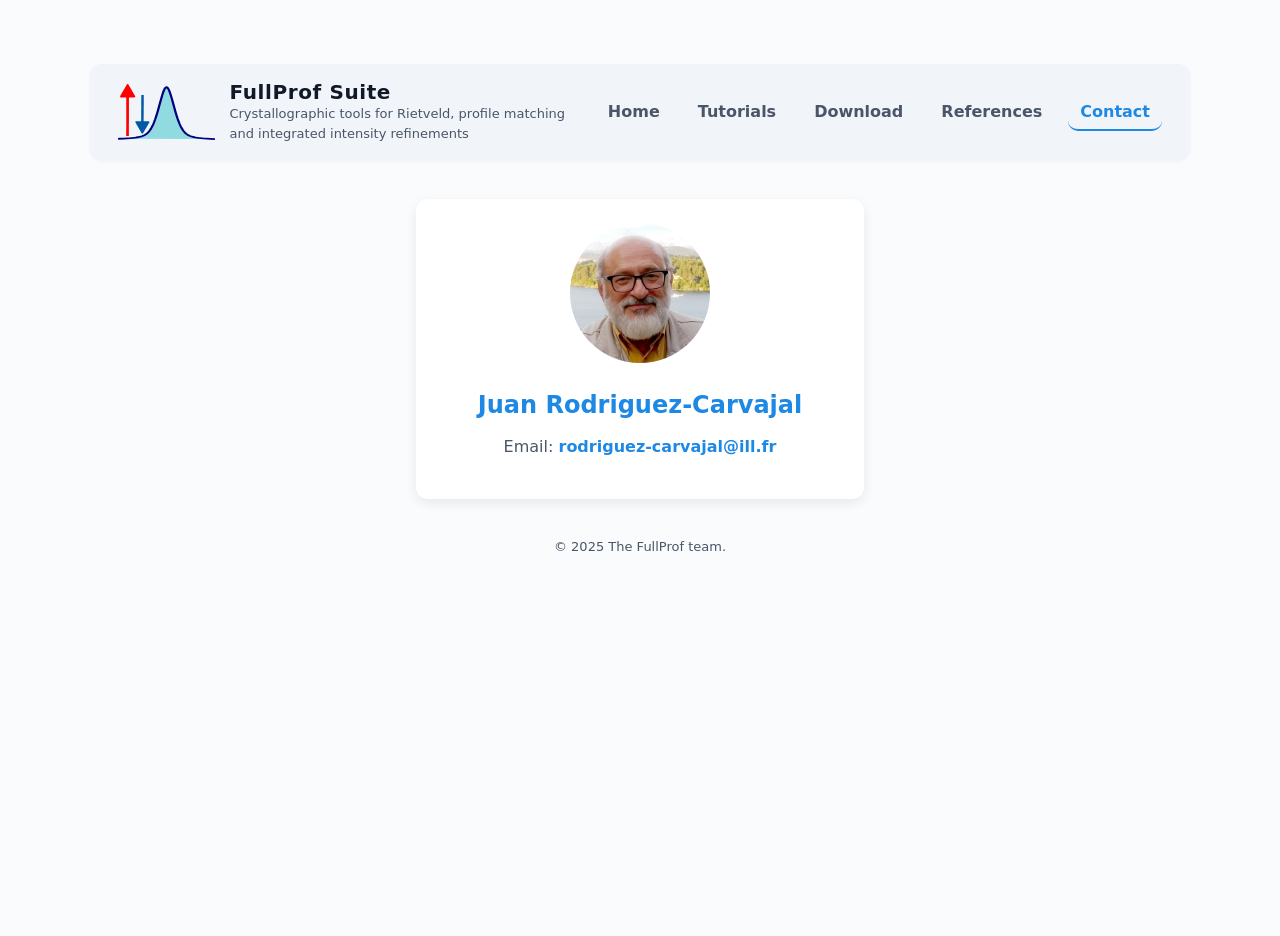
==== contact.html @ ced65f30 "Homogeneizando los footers" ====
<!DOCTYPE html>
<html lang="en">
<head>
  <meta charset="UTF-8">
  <title>References - FullProf Suite</title>
  <link rel="stylesheet" href="css/style.css">
</head>
<body>
  <div class="container">

    <!-- Header -->
    <header>
      <div class="logo">
        <img src="assets/logo.svg" alt="FullProf Suite logo">
        <div class="brand">
          <h1>FullProf Suite</h1>
          <p>Crystallographic tools for Rietveld, profile matching and integrated intensity refinements</p>
        </div>
      </div>

      <nav aria-label="Navegación principal">
        <ul class="nav-list">
          <li><a href="index.html">Home</a></li>
          <li><a href="tutorials.html">Tutorials</a></li>
          <li><a href="downloads.html">Download</a></li>
          <li><a href="references.html">References</a></li>
          <li><a href="contact.html" class="active">Contact</a></li>
        </ul>
      </nav>
    </header>

    <!-- Main -->
    <main>
      <div class="contact-card">
        <img src="assets/juan.jpg" alt="Developer Photo">
        <h2>Juan Rodriguez-Carvajal</h2>
        <p>Email: <a href="mailto:rodriguez-carvajal@ill.fr">rodriguez-carvajal@ill.fr</a></p>
      </div>
    </main>

    <!-- Footer -->
    <footer>
      © 2025 The FullProf team.
    </footer>
  </div>
</body>
</html>
---- css/style.css ----
:root{
  --bg:#f9fbfd; /* light background */
  --card:#ffffff;
  --accent:#1e88e5; /* blue */
  --muted:#4a5568;
  --glass: rgba(0,0,0,0.03);
  --radius:12px;
  --maxw:1100px;
  color-scheme: light;
  font-family: Inter, system-ui, -apple-system, "Segoe UI", Roboto, "Helvetica Neue", Arial;
}
html,body{height:100%; margin:0; background:var(--bg); color:#111827}
.container{max-width:var(--maxw); margin:36px auto; padding:28px;}

header {display: flex;align-items: center;gap: 20px;background: #f1f5f9;
        padding: 16px 28px;border-radius: 12px;box-shadow: 0 2px 4px rgba(0,0,0,0.05); /* ligera sombra */}
.logo{display:flex; align-items:center; gap:14px}
.logo img{height:56px; width:auto; display:block}
.brand{display:flex; flex-direction:column;}
.brand h1{margin:0; font-size:20px; letter-spacing:0.6px; color:#111827}
.brand p{margin:0; color:var(--muted); font-size:13px}

nav{margin-left:auto}
.nav-list{display:flex; gap:14px; list-style:none; padding:0; margin:0}
.nav-list a{color:var(--muted); text-decoration:none; font-weight:600; padding:8px 12px; border-radius:10px}
.nav-list a:hover{color:#111827; background:rgba(0,0,0,0.04)}
.nav-list a.active {
  color: var(--accent);      /* el color de acento que ya usas */
  font-weight: bold;         /* opcional, para resaltar */
  border-bottom: 2px solid var(--accent); /* opcional: subrayado tipo pestaña */
}

p {line-height:1.5;color:var(--muted);}

footer{margin-top:30px; color:var(--muted); font-size:13px; text-align:center}

/* Hero */
.hero{display:grid; grid-template-columns:1fr 420px; gap:28px; align-items:center; margin-top:28px}
.hero-card{background:var(--card); padding:24px; border-radius:var(--radius); box-shadow:0 4px 8px rgba(0,0,0,0.05)}
.hero h2{margin:0 0 8px 0; font-size:28px}
.hero p{color:var(--muted); line-height:1.5}
.cta{margin-top:14px}
.btn{display:inline-block; padding:10px 16px; border-radius:10px; font-weight:700; text-decoration:none}
.btn-primary{background:linear-gradient(90deg,var(--accent), #67b1ff); color:white}
.btn-ghost{border:1px solid rgba(0,0,0,0.1); color:var(--muted); background:white}

/* Right column preview */
.preview{border-radius:10px; overflow:hidden; background:var(--card); border:1px solid rgba(0,0,0,0.05); padding:12px; box-shadow:0 2px 4px rgba(0,0,0,0.04)}
.preview img{width:100%; height:auto; display:block}

/* Gallery */
.gallery{display:grid; grid-template-columns:repeat(3,1fr); gap:12px; margin-top:22px}
.card{background:var(--card); padding:12px; border-radius:10px; text-align:center; box-shadow:0 2px 4px rgba(0,0,0,0.05)}
.card img{max-width:100%; height:300px; object-fit:cover; border-radius:8px}
.card p{margin:8px 0 0 0; font-size:13px; color:var(--muted)}

/* Features */
.features {
  list-style: disc inside;   /* puntos bonitos dentro del bloque */
  padding-left: 10px;
}
.features li {
  margin-bottom: 10px;       /* aire entre cada ítem */
  color:var(--muted);
}

.page-title {
  text-align: center;
  font-size: 2rem;     /* opcional: un poco más grande */
  margin: 20px 0;      /* espacio arriba y abajo */
}

.install-card {
  line-height:1.5;
  color:var(--muted);
}
.install-index {
  padding: 15px;
  margin-bottom: 20px;
  border-radius: 8px;
}

.install-index h3 {
  margin-bottom: 10px;
  color: var(--accent);
}

.install-index ul {
  list-style: none;
  display:flex;
  justify-content: center;
  gap: 30px;
  padding-left: 0;
}

.install-index li {
  margin: 5px 0;
}

.install-index a {
  font-size: 20px;
  color: var(--accent);
  text-decoration: none;
}

.install-index a:hover {
  text-decoration: underline;
}


/**********
 References
***********/

.ref-section {
  margin-bottom: 40px;
}

.ref-section h3 {
  margin-bottom: 16px;
  color: var(--accent);
  font-size: 1.3rem;
}

.ref-list {
  display: grid;
  gap: 16px;
}

.ref-card {
  background: var(--card);
  padding: 18px;
  border-radius: var(--radius);
  box-shadow: 0 2px 6px rgba(0,0,0,0.05);
  font-size: 15px;
  line-height: 1.6;
  color: var(--muted);
}

.ref-card p {
  margin: 0;
}

/***********
 Tutorials 
***********/

.page-header {
  background: rgba(30, 136, 229, 0.1);  /* azul muy suave */
  padding: 10px 20px;
  border-radius: 12px;
  color: var(--accent);
  text-align: center;
  font-size: 2.2rem;
}

.tutorial-section {
  text-align: center;          /* centra el texto */
}

.tutorial-table {
  width: 100%;
  border-collapse: collapse;
  margin: 20px 0;
  background: var(--card);
  border-radius: var(--radius);
  box-shadow: 0 2px 4px rgba(0,0,0,0.05);
  overflow: hidden;
  table-layout: fixed;  /* para respetar anchos */
}

.tutorial-table th:first-child,
.tutorial-table td:first-child {
  width: 200px;   /* títulos */
}

.tutorial-table th:nth-child(2),
.tutorial-table td:nth-child(2) {
  width: auto;    /* descripción ocupa lo que quede */
}

.tutorial-table th:last-child,
.tutorial-table td:last-child {
  width: 140px;   /* botones de descarga */
  text-align: center;
}

.tutorial-table th, 
.tutorial-table td {
  padding: 12px 16px;
  text-align: left;
  border-bottom: 1px solid #e5e7eb; /* gris claro */
}

.tutorial-table th {
  background: #f1f5f9;
  color: #111827;
  font-weight: 600;
}

.tutorial-table tr:last-child td {
  border-bottom: none;
}

/* Primera columna destacada */
.tutorial-table td:first-child {
  font-weight: 600;       /* más énfasis */
  color: var(--accent);         /* azul medio */
  width: 220px;           /* ancho fijo opcional */
}

.tutorial-table td:nth-child(2) {
  color: var(--muted);
  line-height:1.4;
}

.btn-download {
  display: inline-block;
  padding: 6px 12px;
  border-radius: 8px;
  background: linear-gradient(90deg,var(--accent), #67b1ff);
  color: white;
  font-weight: 600;
  text-decoration: none;
  font-size: 14px;
}

.btn-download:hover {
  background: var(--accent);
}

.acknowledgements {
  background: rgba(30, 136, 229, 0.05); /* azul muy suave de fondo */
  padding: 16px 20px;
  border-left: 4px solid var(--accent); /* línea lateral de acento */
  border-radius: 8px;
  margin: 20px 0;
  font-style: italic;
  color: var(--muted);
}
.acknowledgements p {
  margin: 0;
  line-height: 1.6;
}

/********
 Contact 
*********/

.contact-card {
  max-width: 400px;
  margin: 40px auto;
  padding: 24px;
  background: var(--card);
  border-radius: var(--radius);
  box-shadow: 0 4px 12px rgba(0,0,0,0.08);
  text-align: center;
}
.contact-card img {
  width: 140px;
  height: 140px;
  border-radius: 50%;
  object-fit: cover;
  margin-bottom: 16px;
}
.contact-card h2 {
  margin: 8px 0;
  font-size: 24px;
  color: var(--accent);
}
.contact-card a {
  color: var(--accent);
  text-decoration: none;
  font-weight: 600;
}
.contact-card a:hover {
  text-decoration: underline;
}

/* Responsive */
@media (max-width:980px){
  .hero{grid-template-columns:1fr;}
  .preview{order:-1}
  .logo img{height:48px}
  .nav-list{display:none}
}
@media(min-width:768px){
  .tutorials { grid-template-columns: repeat(2,1fr); }
}
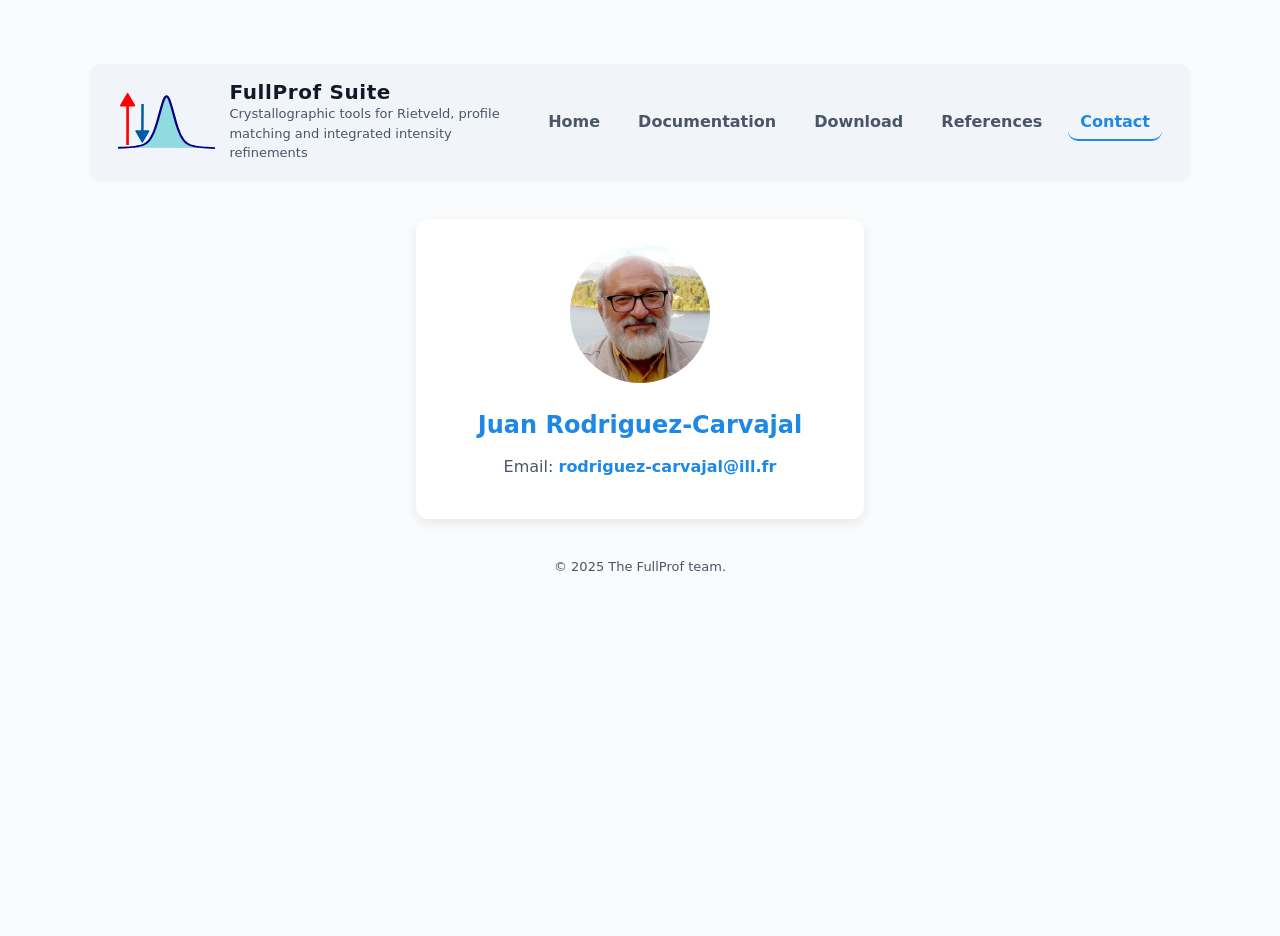
==== commit 7d14e8f6: "Renaming tutorials.html as documentation.html" ====
--- a/contact.html
+++ b/contact.html
@@ -21,7 +21,7 @@
       <nav aria-label="Navegación principal">
         <ul class="nav-list">
           <li><a href="index.html">Home</a></li>
-          <li><a href="tutorials.html">Tutorials</a></li>
+          <li><a href="documentation.html">Documentation</a></li>
           <li><a href="downloads.html">Download</a></li>
           <li><a href="references.html">References</a></li>
           <li><a href="contact.html" class="active">Contact</a></li>
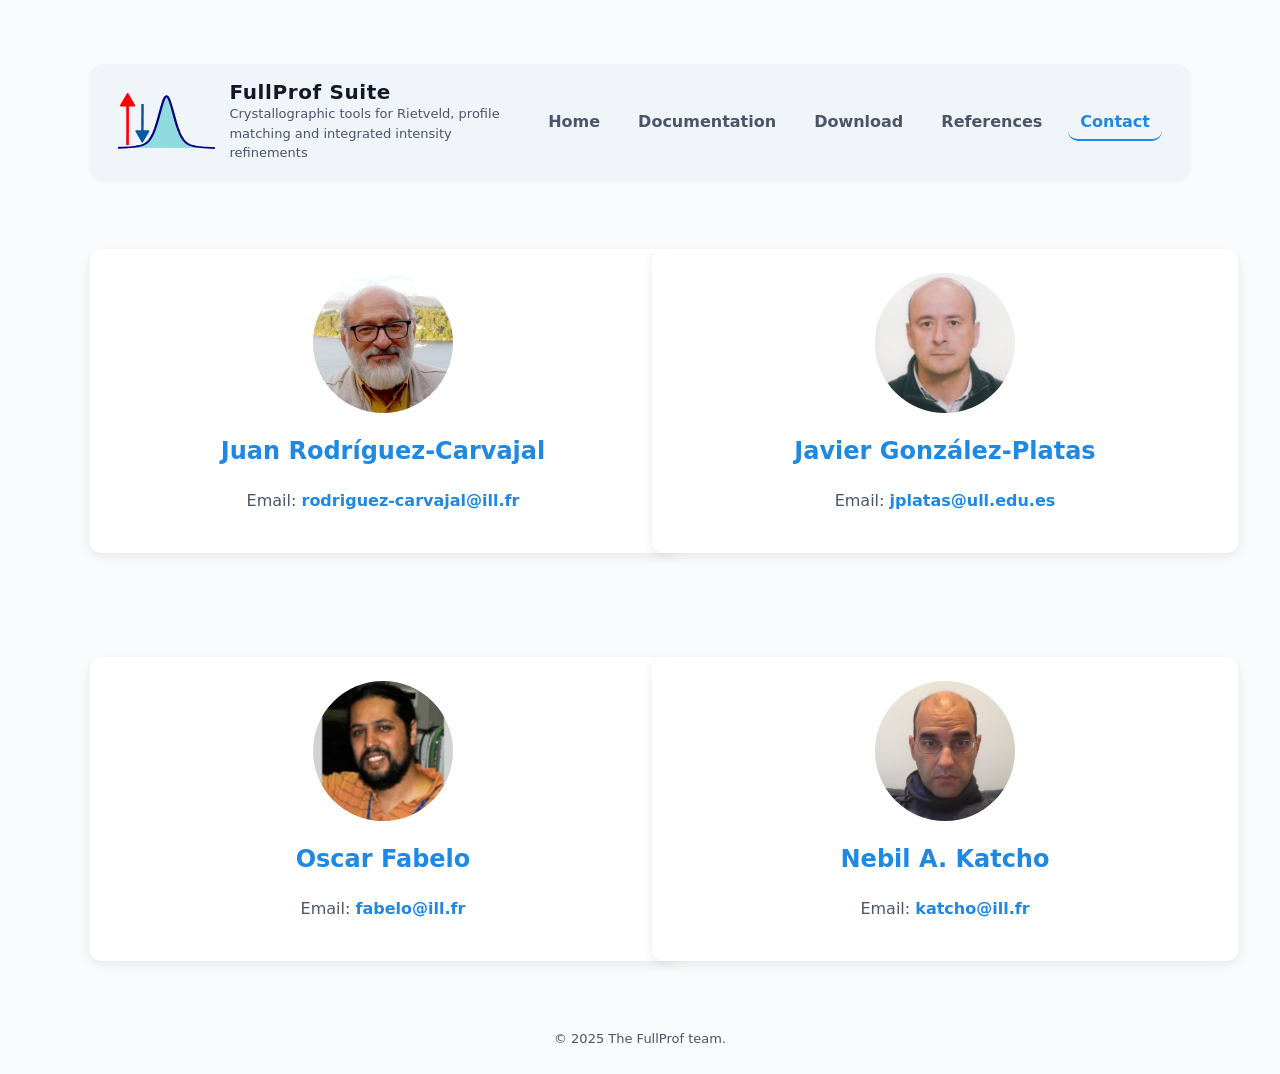
==== commit b5edc168: "Working on the website" ====
--- a/contact.html
+++ b/contact.html
@@ -2,7 +2,7 @@
 <html lang="en">
 <head>
   <meta charset="UTF-8">
-  <title>References - FullProf Suite</title>
+  <title>Contacts - FullProf Suite</title>
   <link rel="stylesheet" href="css/style.css">
 </head>
 <body>
@@ -31,10 +31,27 @@
 
     <!-- Main -->
     <main>
-      <div class="contact-card">
-        <img src="assets/juan.jpg" alt="Developer Photo">
-        <h2>Juan Rodriguez-Carvajal</h2>
-        <p>Email: <a href="mailto:rodriguez-carvajal@ill.fr">rodriguez-carvajal@ill.fr</a></p>
+      <div class="contact-grid">
+        <div class="contact-card">
+          <img src="assets/juan.jpg" alt="Developer Photo">
+          <h2>Juan Rodríguez-Carvajal</h2>
+          <p>Email: <a href="mailto:rodriguez-carvajal@ill.fr">rodriguez-carvajal@ill.fr</a></p>
+        </div>
+        <div class="contact-card">
+          <img src="assets/javier.jpg" alt="Developer Photo">
+          <h2>Javier González-Platas</h2>
+          <p>Email: <a href="mailto:rodriguez-carvajal@ill.fr">jplatas@ull.edu.es</a></p>
+        </div>
+        <div class="contact-card">
+          <img src="assets/oscar.png" alt="Developer Photo">
+          <h2>Oscar Fabelo</h2>
+          <p>Email: <a href="mailto:rodriguez-carvajal@ill.fr">fabelo@ill.fr</a></p>
+        </div>
+        <div class="contact-card">
+          <img src="assets/nebil.jpg" alt="Developer Photo">
+          <h2>Nebil A. Katcho</h2>
+          <p>Email: <a href="mailto:katcho@ill.fr">katcho@ill.fr</a></p>
+        </div>
       </div>
     </main>
 
--- a/css/style.css
+++ b/css/style.css
@@ -135,6 +135,7 @@
   font-size: 15px;
   line-height: 1.6;
   color: var(--muted);
+  margin-bottom: 16px;
 }
 
 .ref-card p {
@@ -247,14 +248,27 @@
  Contact 
 *********/
 
+.contact-grid {
+  display: grid;
+  grid-template-columns: repeat(2, 1fr); /* dos columnas */
+  gap: 24px; /* espacio entre tarjetas */
+  margin-top: 30px;
+  justify-items:stretch;
+}
+
 .contact-card {
-  max-width: 400px;
+  /*max-width: 400px;*/
   margin: 40px auto;
   padding: 24px;
   background: var(--card);
   border-radius: var(--radius);
   box-shadow: 0 4px 12px rgba(0,0,0,0.08);
   text-align: center;
+  display: flex;
+  flex-direction: column;
+  align-items: center;
+  justify-content: space-between;
+  width:100%;
 }
 .contact-card img {
   width: 140px;
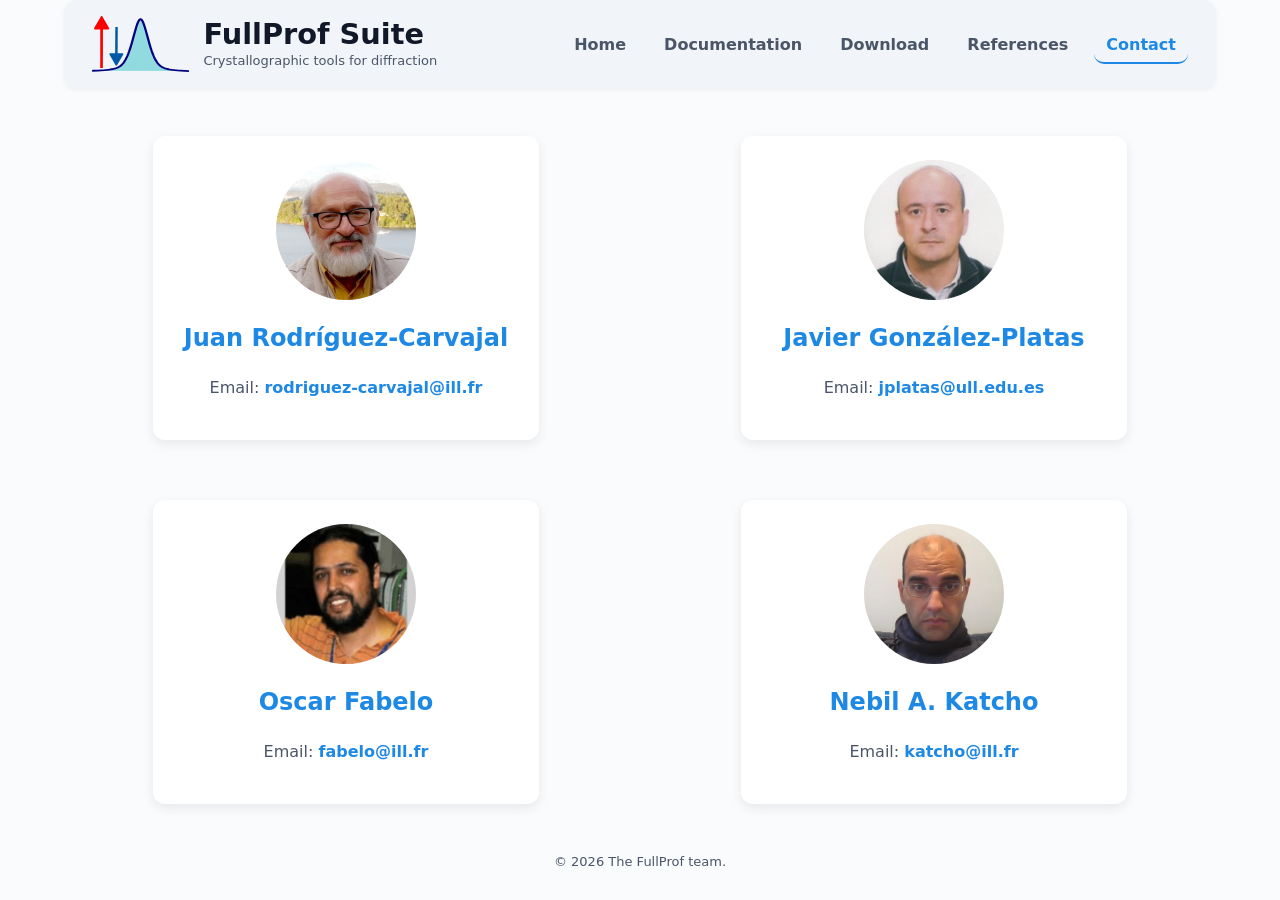
==== commit 0e53e449: "Making contact page responsive" ====
--- a/contact.html
+++ b/contact.html
@@ -1,7 +1,8 @@
-<!DOCTYPE html>
+<!doctype html>
 <html lang="en">
 <head>
   <meta charset="UTF-8">
+  <meta name="viewport" content="width=device-width,initial-scale=1" />
   <title>Contacts - FullProf Suite</title>
   <link rel="stylesheet" href="css/style.css">
 </head>
@@ -14,10 +15,9 @@
         <img src="assets/logo.svg" alt="FullProf Suite logo">
         <div class="brand">
           <h1>FullProf Suite</h1>
-          <p>Crystallographic tools for Rietveld, profile matching and integrated intensity refinements</p>
+          <p>Crystallographic tools for diffraction</p>
         </div>
       </div>
-
       <nav aria-label="Navegación principal">
         <ul class="nav-list">
           <li><a href="index.html">Home</a></li>
@@ -27,6 +27,7 @@
           <li><a href="contact.html" class="active">Contact</a></li>
         </ul>
       </nav>
+      <button class="menu-toggle" aria-label="Toggle menu">☰</button>
     </header>
 
     <!-- Main -->
@@ -57,8 +58,18 @@
 
     <!-- Footer -->
     <footer>
-      © 2025 The FullProf team.
+      <p>© <span id="year"></span> The FullProf team.</p>
     </footer>
   </div>
+
+  <script>
+    document.getElementById('year').textContent = new Date().getFullYear();//
+    const menuToggle = document.querySelector('.menu-toggle');
+    const navList = document.querySelector('.nav-list');
+    
+    menuToggle.addEventListener('click', () => {
+      navList.classList.toggle('active');
+    });
+  </script>
 </body>
 </html>
--- a/css/style.css
+++ b/css/style.css
@@ -5,56 +5,302 @@
   --muted:#4a5568;
   --glass: rgba(0,0,0,0.03);
   --radius:12px;
-  --maxw:1100px;
   color-scheme: light;
   font-family: Inter, system-ui, -apple-system, "Segoe UI", Roboto, "Helvetica Neue", Arial;
 }
-html,body{height:100%; margin:0; background:var(--bg); color:#111827}
-.container{max-width:var(--maxw); margin:36px auto; padding:28px;}
-
-header {display: flex;align-items: center;gap: 20px;background: #f1f5f9;
-        padding: 16px 28px;border-radius: 12px;box-shadow: 0 2px 4px rgba(0,0,0,0.05); /* ligera sombra */}
-.logo{display:flex; align-items:center; gap:14px}
-.logo img{height:56px; width:auto; display:block}
-.brand{display:flex; flex-direction:column;}
-.brand h1{margin:0; font-size:20px; letter-spacing:0.6px; color:#111827}
-.brand p{margin:0; color:var(--muted); font-size:13px}
-
-nav{margin-left:auto}
-.nav-list{display:flex; gap:14px; list-style:none; padding:0; margin:0}
-.nav-list a{color:var(--muted); text-decoration:none; font-weight:600; padding:8px 12px; border-radius:10px}
-.nav-list a:hover{color:#111827; background:rgba(0,0,0,0.04)}
+
+html,body {
+  height:100%; 
+  margin:0; 
+  background:var(--bg); 
+  color:#111827;
+  font-size: 1rem;
+}
+.container {
+  max-width:90vw; 
+  margin:0px auto; 
+  padding:0px;
+} 
+
+header {
+  display: flex;       
+  align-items: center; 
+  justify-content: space-between;
+  background: #f1f5f9;
+  border-radius: 12px;
+  box-shadow: 0 2px 4px rgba(0,0,0,0.05);
+  padding: 16px 28px;
+}
+
+header nav {
+  margin-left:auto
+}
+
+h1 {
+    font-size: 1.8rem;
+  }
+
+h2 {
+    font-size: 1.6rem;
+  }
+
+h3 {
+    font-size: 1.2rem;
+  }
+
+p {
+  line-height:1.5;
+  color:var(--muted);
+}
+
+footer{
+  margin-top:30px; 
+  color:var(--muted); 
+  font-size:13px; 
+  text-align:center
+}
+
+.nav-list {
+  display:flex; 
+  gap:14px; 
+  list-style:none; 
+  padding:0; 
+  margin:0
+}
+
+.nav-list a {
+  color:var(--muted);
+  text-decoration:none; 
+  font-weight:600; 
+  padding:8px 12px; 
+  border-radius:10px
+}
+
+.nav-list a:hover {
+  color:#111827; 
+  background:rgba(0,0,0,0.04)
+}
+
 .nav-list a.active {
-  color: var(--accent);      /* el color de acento que ya usas */
-  font-weight: bold;         /* opcional, para resaltar */
-  border-bottom: 2px solid var(--accent); /* opcional: subrayado tipo pestaña */
-}
-
-p {line-height:1.5;color:var(--muted);}
-
-footer{margin-top:30px; color:var(--muted); font-size:13px; text-align:center}
-
-/* Hero */
-.hero{display:grid; grid-template-columns:1fr 420px; gap:28px; align-items:center; margin-top:28px}
-.hero-card{background:var(--card); padding:24px; border-radius:var(--radius); box-shadow:0 4px 8px rgba(0,0,0,0.05)}
-.hero h2{margin:0 0 8px 0; font-size:28px}
-.hero p{color:var(--muted); line-height:1.5}
-.cta{margin-top:14px}
-.btn{display:inline-block; padding:10px 16px; border-radius:10px; font-weight:700; text-decoration:none}
-.btn-primary{background:linear-gradient(90deg,var(--accent), #67b1ff); color:white}
-.btn-ghost{border:1px solid rgba(0,0,0,0.1); color:var(--muted); background:white}
-
-/* Right column preview */
-.preview{border-radius:10px; overflow:hidden; background:var(--card); border:1px solid rgba(0,0,0,0.05); padding:12px; box-shadow:0 2px 4px rgba(0,0,0,0.04)}
-.preview img{width:100%; height:auto; display:block}
-
-/* Gallery */
-.gallery{display:grid; grid-template-columns:repeat(3,1fr); gap:12px; margin-top:22px}
-.card{background:var(--card); padding:12px; border-radius:10px; text-align:center; box-shadow:0 2px 4px rgba(0,0,0,0.05)}
-.card img{max-width:100%; height:300px; object-fit:cover; border-radius:8px}
-.card p{margin:8px 0 0 0; font-size:13px; color:var(--muted)}
-
-/* Features */
+  color: var(--accent);      
+  font-weight: bold;         
+  border-bottom: 2px solid var(--accent);
+}
+
+.logo {
+  display:flex; 
+  align-items:center; 
+  gap:14px
+}
+
+.logo img{
+  height:56px;
+   width:auto;
+    display:block
+}
+
+.menu-toggle {
+  background: none;
+  border: none;
+  cursor: pointer;
+  display: none;
+  font-size: 1.8rem;
+}
+
+.brand {
+  display:flex; 
+  flex-direction:column;
+}
+
+.brand h1 {
+  margin:0;
+  color:#111827
+}
+
+.brand p {
+  margin:0; 
+  color:var(--muted); 
+  font-size:13px
+}
+
+.announcement {
+  background: #fff8e1;               /* amarillo pastel suave */
+  border-left: 5px solid #f59e0b;    /* dorado intenso */
+  border-radius: 8px;
+  padding: 16px 20px;
+  margin: 20px 0;
+  box-shadow: 0 2px 8px rgba(0,0,0,0.08);
+}
+
+.announcement-header {
+  color: #b91c1c;                   /* rojo fuerte */
+  font-weight: 700;
+  font-size: 16px;
+  margin-bottom: 8px;
+  text-transform: uppercase;
+  letter-spacing: 0.5px;
+}
+
+.announcement-link {
+  color: #b91c1c;           /* rojo para destacar el enlace */
+  font-weight: bold;
+  text-decoration: underline;
+}
+
+.announcement p {
+  margin: 0;
+  color: #92400e;                   /* marrón cálido */
+  font-size: 15px;
+  line-height: 1.6;
+}
+
+.announcement strong {
+  color: #b45309;                   /* dorado más oscuro */
+}
+
+.modal {
+  display: none;               /* Oculto por defecto */
+  position: fixed;
+  z-index: 1000;
+  padding-top: 60px;
+  left: 0;
+  top: 0;
+  width: 100%;
+  height: 100%;
+  overflow: auto;
+  background-color: rgba(0,0,0,0.85);
+}
+
+.modal-content {
+  display: block;
+  margin: auto;
+  max-width: 90%;
+  max-height: 85%;
+  border-radius: 8px;
+}
+
+#caption {
+  text-align: center;
+  color: #f1f1f1;
+  padding: 10px;
+  font-size: 16px;
+}
+
+.hero {
+  display:grid; 
+  grid-template-columns:1fr 420px; 
+  gap:28px; 
+  align-items:center; 
+  margin-top:28px
+}
+
+.hero-card {
+  background:var(--card); 
+  padding:24px; 
+  border-radius:var(--radius); 
+  box-shadow:0 4px 8px rgba(0,0,0,0.05)
+}
+
+.hero h2 {
+  margin:0 0 8px 0;
+}
+
+.hero p {
+  color:var(--muted); 
+  line-height:1.5
+}
+
+.close {
+  position: absolute;
+  top: 20px;
+  right: 35px;
+  color: #f1f1f1;
+  font-size: 35px;
+  font-weight: bold;
+  cursor: pointer;
+}
+
+.close:hover {
+  color: #bbb;
+}
+
+.gallery{
+  display:grid; 
+  grid-template-columns:repeat(3,1fr); 
+  gap:12px; 
+  margin-top:22px
+}
+
+.btn {
+  display:inline-block; 
+  padding:10px 16px; 
+  border-radius:10px; 
+  font-weight:700; 
+  text-decoration:none
+}
+
+.zoomable {
+  cursor: zoom-in;
+  transition: transform 0.2s ease;
+}
+
+.zoomable:hover {
+  cursor: pointer;
+  transform: scale(1.05);
+}
+
+/* Main */
+
+.cta {
+  margin-top:14px
+}
+
+.preview {
+  border-radius:10px; 
+  overflow:hidden; background:var(--card); 
+  border:1px solid rgba(0,0,0,0.05); 
+  padding:12px; 
+  box-shadow:0 2px 4px rgba(0,0,0,0.04)
+}
+
+.preview img {
+  width:100%; 
+  height:auto; 
+  display:block;
+}
+
+.btn-primary {
+  background:linear-gradient(90deg,var(--accent), #67b1ff);
+  color:white
+}
+
+.btn-ghost {
+  border:1px solid rgba(0,0,0,0.1); 
+  color:var(--muted); 
+  background:white
+}
+
+.card {
+  background:var(--card); 
+  padding:12px; 
+  border-radius:10px; 
+  text-align:center; 
+  box-shadow:0 2px 4px rgba(0,0,0,0.05)
+}
+
+.card img {
+  max-width:100%; 
+  height:300px; 
+  object-fit:cover; 
+  border-radius:8px
+}
+
+.card p {
+  margin:8px 0 0 0; 
+  font-size:13px; 
+  color:var(--muted)
+}
+
 .features {
   list-style: disc inside;   /* puntos bonitos dentro del bloque */
   padding-left: 10px;
@@ -64,11 +310,7 @@
   color:var(--muted);
 }
 
-.page-title {
-  text-align: center;
-  font-size: 2rem;     /* opcional: un poco más grande */
-  margin: 20px 0;      /* espacio arriba y abajo */
-}
+/* Download */
 
 .install-card {
   line-height:1.5;
@@ -106,6 +348,308 @@
 .install-index a:hover {
   text-decoration: underline;
 }
+
+.downloads {
+  display:grid;
+  grid-template-columns:repeat(3,1fr);
+  gap:20px;
+}
+
+.platform-card {
+  border-radius:var(--radius);
+  padding:24px;
+  box-shadow:0 4px 12px rgba(0,0,0,0.08);
+  transition:0.3s;
+  text-align:center;
+}
+
+.platform-card:hover {
+  transform:translateY(-6px);
+  box-shadow:0 8px 20px rgba(0,0,0,0.12);
+}
+
+.platform-card h2 {
+  margin-bottom:20px;
+  font-size:24px
+}
+
+.os-icon {
+  font-size:50px;
+  margin-bottom:12px
+}
+
+.download-card {
+  display:block;
+  margin:10px auto;
+  padding:12px 20px;
+  border-radius:12px;
+  font-weight:700;
+  text-decoration:none;
+  color:#333333;
+  transition:0.3s;
+}
+
+.platform-win .download-card {
+  /*box-shadow: 0 4px 12px rgba(63, 81, 181, 0.4); #3f51b5 -> (61,81,181) */
+  box-shadow:0 4px 12px rgba(0,0,0,0.08);
+}
+
+.platform-win .value {
+  color:#3f51b5;  
+}
+
+.platform-lin .download-card {
+  /*box-shadow: 0 4px 12px rgba(0, 121, 107, 0.4); #00796b -> (0,121,107) */
+  box-shadow:0 4px 12px rgba(0,0,0,0.08);
+}
+
+.platform-lin .value {
+  color:#00796b;  
+}
+
+.platform-mac .download-card {
+  /*box-shadow: 0 4px 12px rgba(198, 40, 40, 0.4);*/
+  box-shadow:0 4px 12px rgba(0,0,0,0.08)
+}
+
+.platform-mac .value {
+  color:#c62828;  
+}
+
+.download-info {
+  font-size: 0.9em;
+}
+
+.download-title {
+  font-size:1.2em;
+  font-style:bold;
+  display:block;
+}
+
+.download-details {
+  opacity: 0.9;
+  display:grid;
+  grid-template-columns: 1fr 1fr;
+  row-gap: 6px;
+  column-gap: 10px;
+  font-size: 0.95em;
+  margin-top:0.5em;
+}
+
+.download-details .label {
+  text-align: right;
+}
+
+.download-details .value {
+  text-align: left;
+}
+
+.download-btn {
+  display: inline-block;
+  margin-top:1em;
+  padding: 5px 10px;
+  border-radius: 12px;
+  font-weight: 700;
+  text-decoration: none;
+  background: white; /* igual que el contenedor si quieres */
+  box-shadow: 0 4px 12px rgba(30, 136, 229, 0.4);
+  transition: transform 0.2s, box-shadow 0.2s;
+}
+
+.download-btn:hover {
+  transform: translateY(-3px);
+  box-shadow: 0 6px 16px rgba(30, 136, 229, 0.5);
+}
+
+.platform-win .download-btn {
+  color: var(--card);
+  background: linear-gradient(135deg, #3f51b5, #5c6bc0);
+}
+
+.platform-lin .download-btn {
+  color: var(--card);
+  background: linear-gradient(135deg, #009688, #00796b);
+}
+
+.platform-mac .download-btn {
+  color: var(--card);
+  background: linear-gradient(135deg, #d32f2f, #b71c1c);
+}
+
+.btn-win:hover {
+  transform:translateY(-3px);
+   box-shadow:0 6px 12px rgba(30,136,229,0.4);
+ }
+
+.btn-linux {
+  background:linear-gradient(135deg,#43a047,#80c784);
+}
+
+.btn-linux:hover {
+  transform:translateY(-3px); 
+  box-shadow:0 6px 12px rgba(67,160,71,0.4);
+}
+
+.btn-mac {
+  background:linear-gradient(135deg,#333333,#555555);
+}
+
+.btn-mac:hover {
+  transform:translateY(-3px); 
+  box-shadow:0 6px 12px rgba(51,51,51,0.4);
+}
+
+.tag-new {
+  background: #fff59d;
+  color:  #b71c1c;
+  padding: 2px 6px;
+  border-radius: 6px;
+  font-size: 0.85em;
+  margin-right: 6px;
+  font-weight: 800;
+}
+
+/* Contact */
+
+.contact-grid {
+  display: grid;
+  grid-template-columns: repeat(2, 1fr); /* dos columnas */
+  gap: 24px; /* espacio entre tarjetas */
+  margin-top: 30px;
+  justify-items:stretch;
+}
+
+.contact-card {
+  margin: 2vh auto;
+  padding: 24px;
+  background: var(--card);
+  border-radius: var(--radius);
+  box-shadow: 0 4px 12px rgba(0,0,0,0.08);
+  text-align: center;
+  display: flex;
+  flex-direction: column;
+  align-items: center;
+  width:60%;
+}
+
+.contact-card img {
+  width: 140px;
+  height: 140px;
+  border-radius: 50%;
+  object-fit: cover;
+  margin-bottom: 16px;
+}
+
+.contact-card h2 {
+  margin: 8px 0;
+  font-size: 24px;
+  color: var(--accent);
+}
+
+.contact-card a {
+  color: var(--accent);
+  text-decoration: none;
+  font-weight: 600;
+}
+.contact-card a:hover {
+  text-decoration: underline;
+}
+
+@media (max-width: 992px) {
+
+  body {
+    font-size: 0.9rem; /* más reducción */
+  }
+
+  h1 {
+    font-size: 1.6rem;
+  }
+
+  h2 {
+    font-size: 1.4rem;
+  }
+
+  h3 {
+    font-size: 1.1rem;
+  }
+
+  .container{
+    max-width: 100%;
+    margin:0 auto;
+    padding: 10px;
+  }
+
+  .logo img{
+    height:5vh;
+    width:auto;
+  }
+
+  .brand p{
+    display: none;
+  }
+
+  .menu-toggle{
+    display: block;
+  }
+
+  .nav-list {
+    display: flex;
+    flex-direction: column;
+    gap: 12px;
+    position: fixed;      /* fijo respecto a la ventana */
+    top: 80px;            /* justo debajo del header */
+    left: 0;              /* se alinea con la hamburguesa */
+    width: 200px;         /* ancho del menú */
+    background: #f1f5f9;
+    padding: 16px;
+    border-radius: 8px 0 0 8px; /* redondeo solo en la esquina izquierda */
+    box-shadow: -4px 4px 12px rgba(0,0,0,0.1);
+    transform: translateX(-100%); /* oculto fuera de la pantalla */
+    transition: transform 0.3s ease-in-out; /* animación suave */
+    z-index: 1000;
+  }
+
+  .nav-list.active {
+    transform: translateX(0);
+  }
+
+  .hero {
+    grid-template-columns: 1fr; /* una columna, hero-card arriba, preview abajo */
+    gap: 20px;
+  }
+
+/* Main */
+
+  .gallery {
+    grid-template-columns: 1fr; /* una imagen por fila */
+    gap: 10px;
+  }
+
+  .preview {
+    display: none;
+  }
+
+/* Download */
+
+.downloads {
+  grid-template-columns:1fr;
+}
+
+/* Contact */
+
+.contact-grid {
+  grid-template-columns:1fr;
+}
+
+}
+
+
+
+
+
+
+
+
 
 
 /**********
@@ -244,54 +788,41 @@
   line-height: 1.6;
 }
 
-/********
- Contact 
-*********/
-
-.contact-grid {
-  display: grid;
-  grid-template-columns: repeat(2, 1fr); /* dos columnas */
-  gap: 24px; /* espacio entre tarjetas */
-  margin-top: 30px;
-  justify-items:stretch;
-}
-
-.contact-card {
-  /*max-width: 400px;*/
-  margin: 40px auto;
-  padding: 24px;
+
+
+/****************
+FPSuite versions
+****************/
+.year-section {
+  margin-bottom: 40px;
   background: var(--card);
   border-radius: var(--radius);
-  box-shadow: 0 4px 12px rgba(0,0,0,0.08);
-  text-align: center;
-  display: flex;
-  flex-direction: column;
+  padding: 24px;
+  box-shadow: 0 4px 10px rgba(0,0,0,0.05);
+}
+.year-section h2 {
+  color: var(--accent);
+  border-bottom: 2px solid var(--accent);
+  padding-bottom: 4px;
+  margin-bottom: 16px;
+}
+.version-list {
+  list-style: none;
+  padding: 0;
+}
+.version-list li {
+  display: grid;
+  grid-template-columns: 1fr auto; /* texto a la izquierda, botón a la derecha */
   align-items: center;
-  justify-content: space-between;
-  width:100%;
-}
-.contact-card img {
-  width: 140px;
-  height: 140px;
-  border-radius: 50%;
-  object-fit: cover;
-  margin-bottom: 16px;
-}
-.contact-card h2 {
-  margin: 8px 0;
-  font-size: 24px;
-  color: var(--accent);
-}
-.contact-card a {
-  color: var(--accent);
-  text-decoration: none;
-  font-weight: 600;
-}
-.contact-card a:hover {
-  text-decoration: underline;
-}
+  margin-bottom: 8px;
+  padding: 8px 0;
+  border-bottom: 1px solid rgba(0,0,0,0.05);
+}
+.version-list span {
+  color: var(--muted);
 
 /* Responsive */
+/*
 @media (max-width:980px){
   .hero{grid-template-columns:1fr;}
   .preview{order:-1}
@@ -301,3 +832,8 @@
 @media(min-width:768px){
   .tutorials { grid-template-columns: repeat(2,1fr); }
 }
+
+@media(min-width:768px){.downloads{grid-template-columns:repeat(3,1fr)}}
+*/
+
+
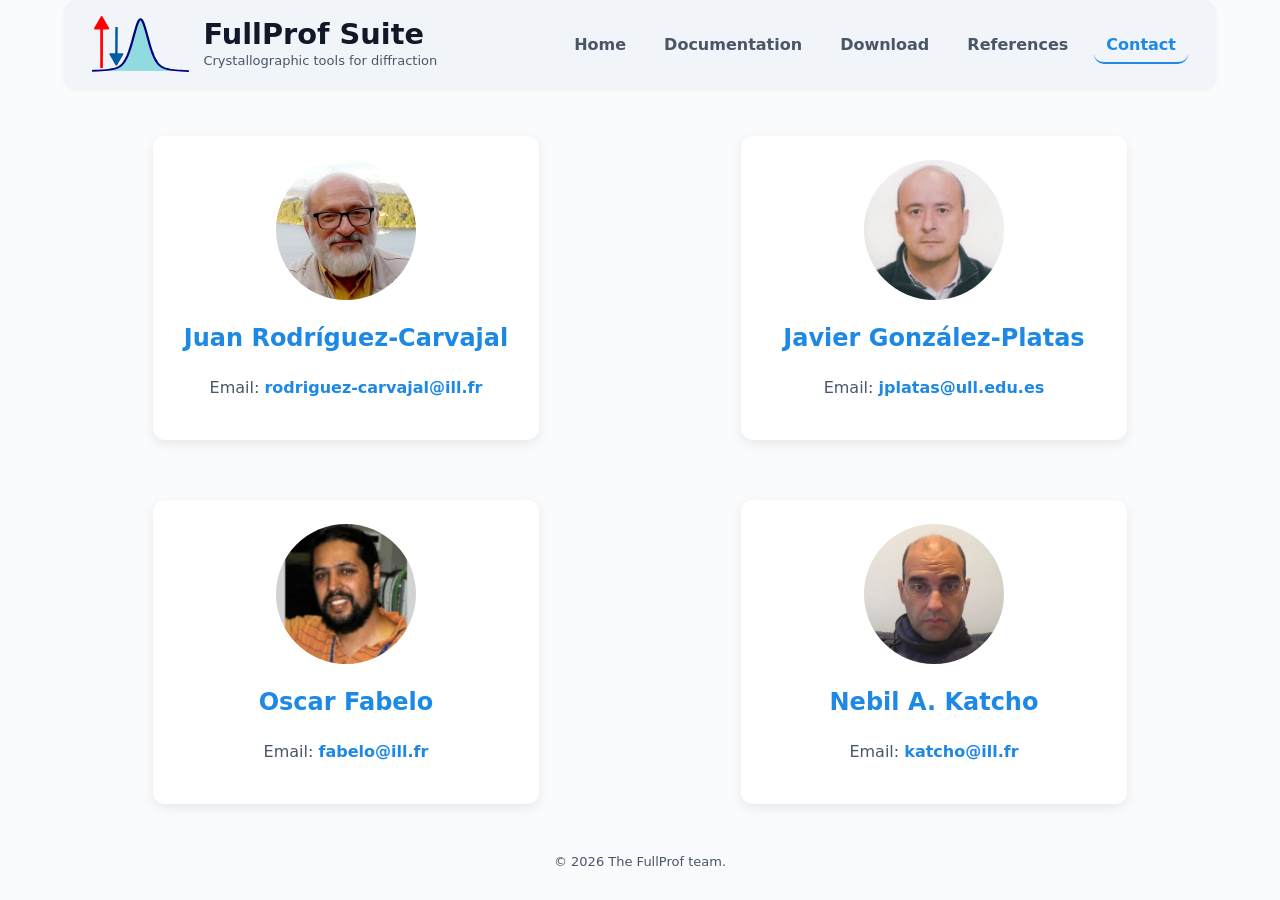
==== commit ac425454: "Bug fixed in references.html. Viewport was missing. Improving loading of css file in order to avoid " ====
--- a/contact.html
+++ b/contact.html
@@ -4,7 +4,12 @@
   <meta charset="UTF-8">
   <meta name="viewport" content="width=device-width,initial-scale=1" />
   <title>Contacts - FullProf Suite</title>
-  <link rel="stylesheet" href="css/style.css">
+  <link id="css-theme" rel="stylesheet">
+  <script>
+      // Añade automáticamente un parámetro timestamp para evitar caché
+      const css = document.getElementById("css-theme");
+      css.href = `css/style.css?v=${new Date().getTime()}`;
+  </script>
 </head>
 <body>
   <div class="container">
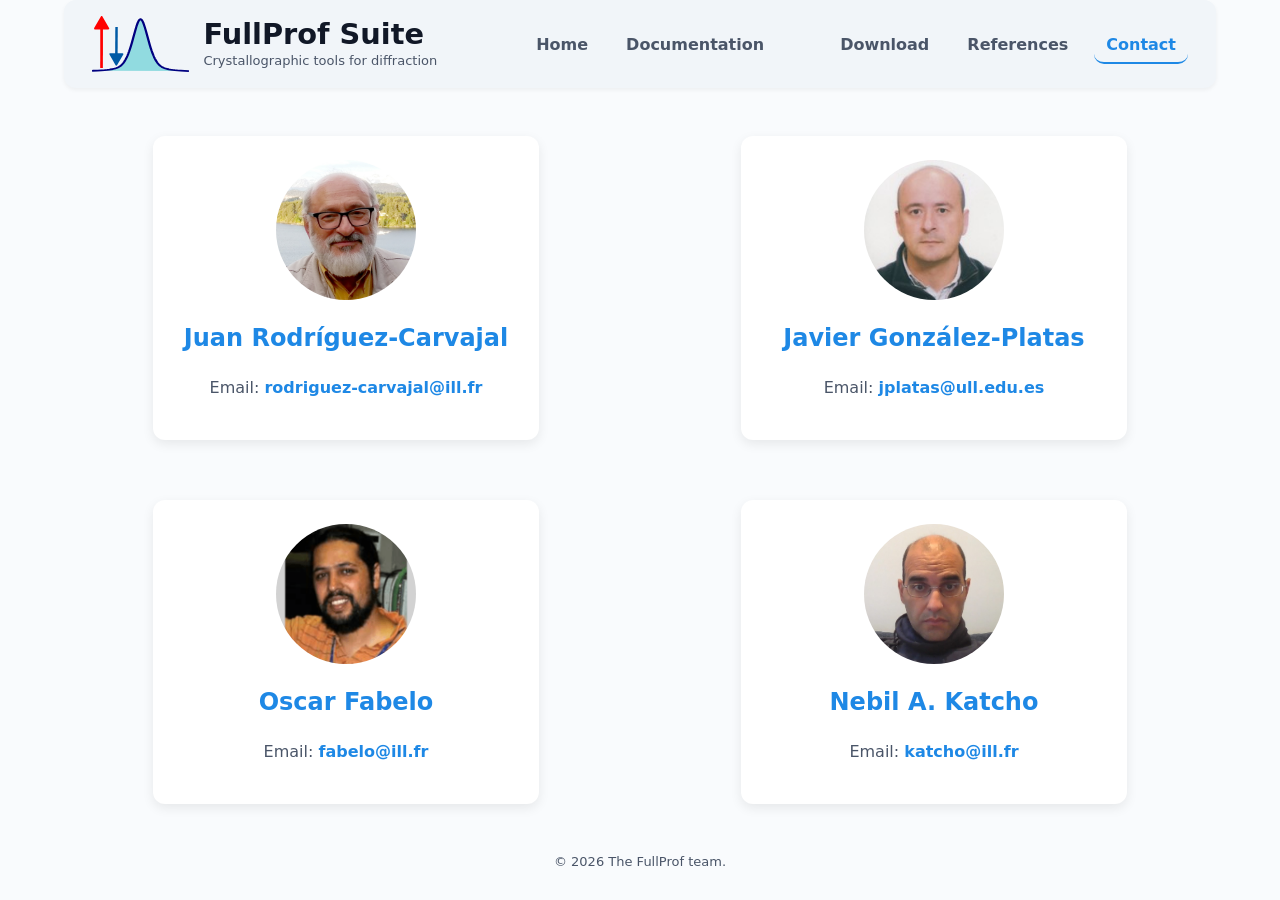
==== commit bcaca452: "Adding news to website." ====
--- a/contact.html
+++ b/contact.html
@@ -27,6 +27,7 @@
         <ul class="nav-list">
           <li><a href="index.html">Home</a></li>
           <li><a href="documentation.html">Documentation</a></li>
+          <li><a href="news.html"></a></li>
           <li><a href="downloads.html">Download</a></li>
           <li><a href="references.html">References</a></li>
           <li><a href="contact.html" class="active">Contact</a></li>
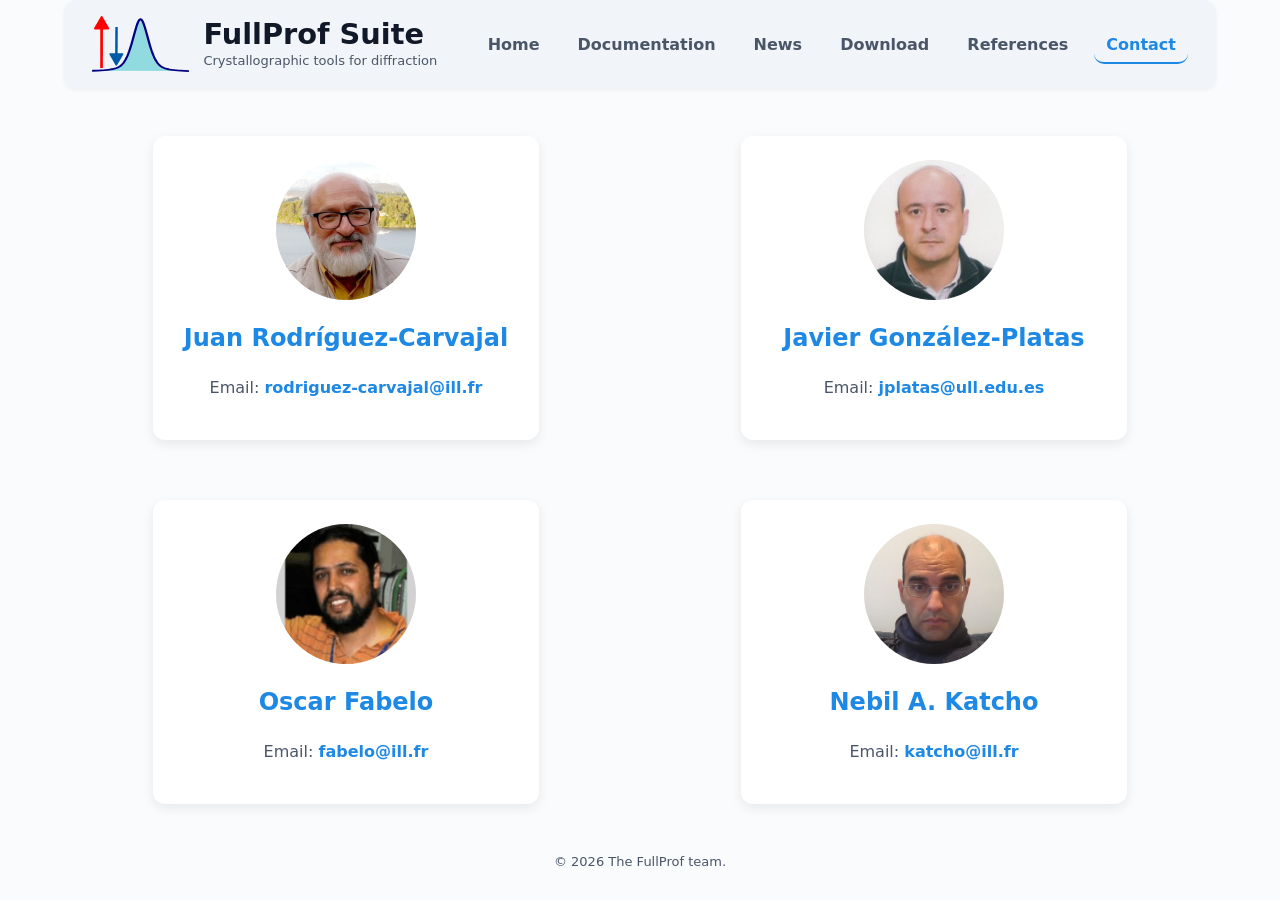
==== commit 6e9600c6: "Template for news.html" ====
--- a/contact.html
+++ b/contact.html
@@ -27,7 +27,7 @@
         <ul class="nav-list">
           <li><a href="index.html">Home</a></li>
           <li><a href="documentation.html">Documentation</a></li>
-          <li><a href="news.html"></a></li>
+          <li><a href="news.html">News</a></li>
           <li><a href="downloads.html">Download</a></li>
           <li><a href="references.html">References</a></li>
           <li><a href="contact.html" class="active">Contact</a></li>
